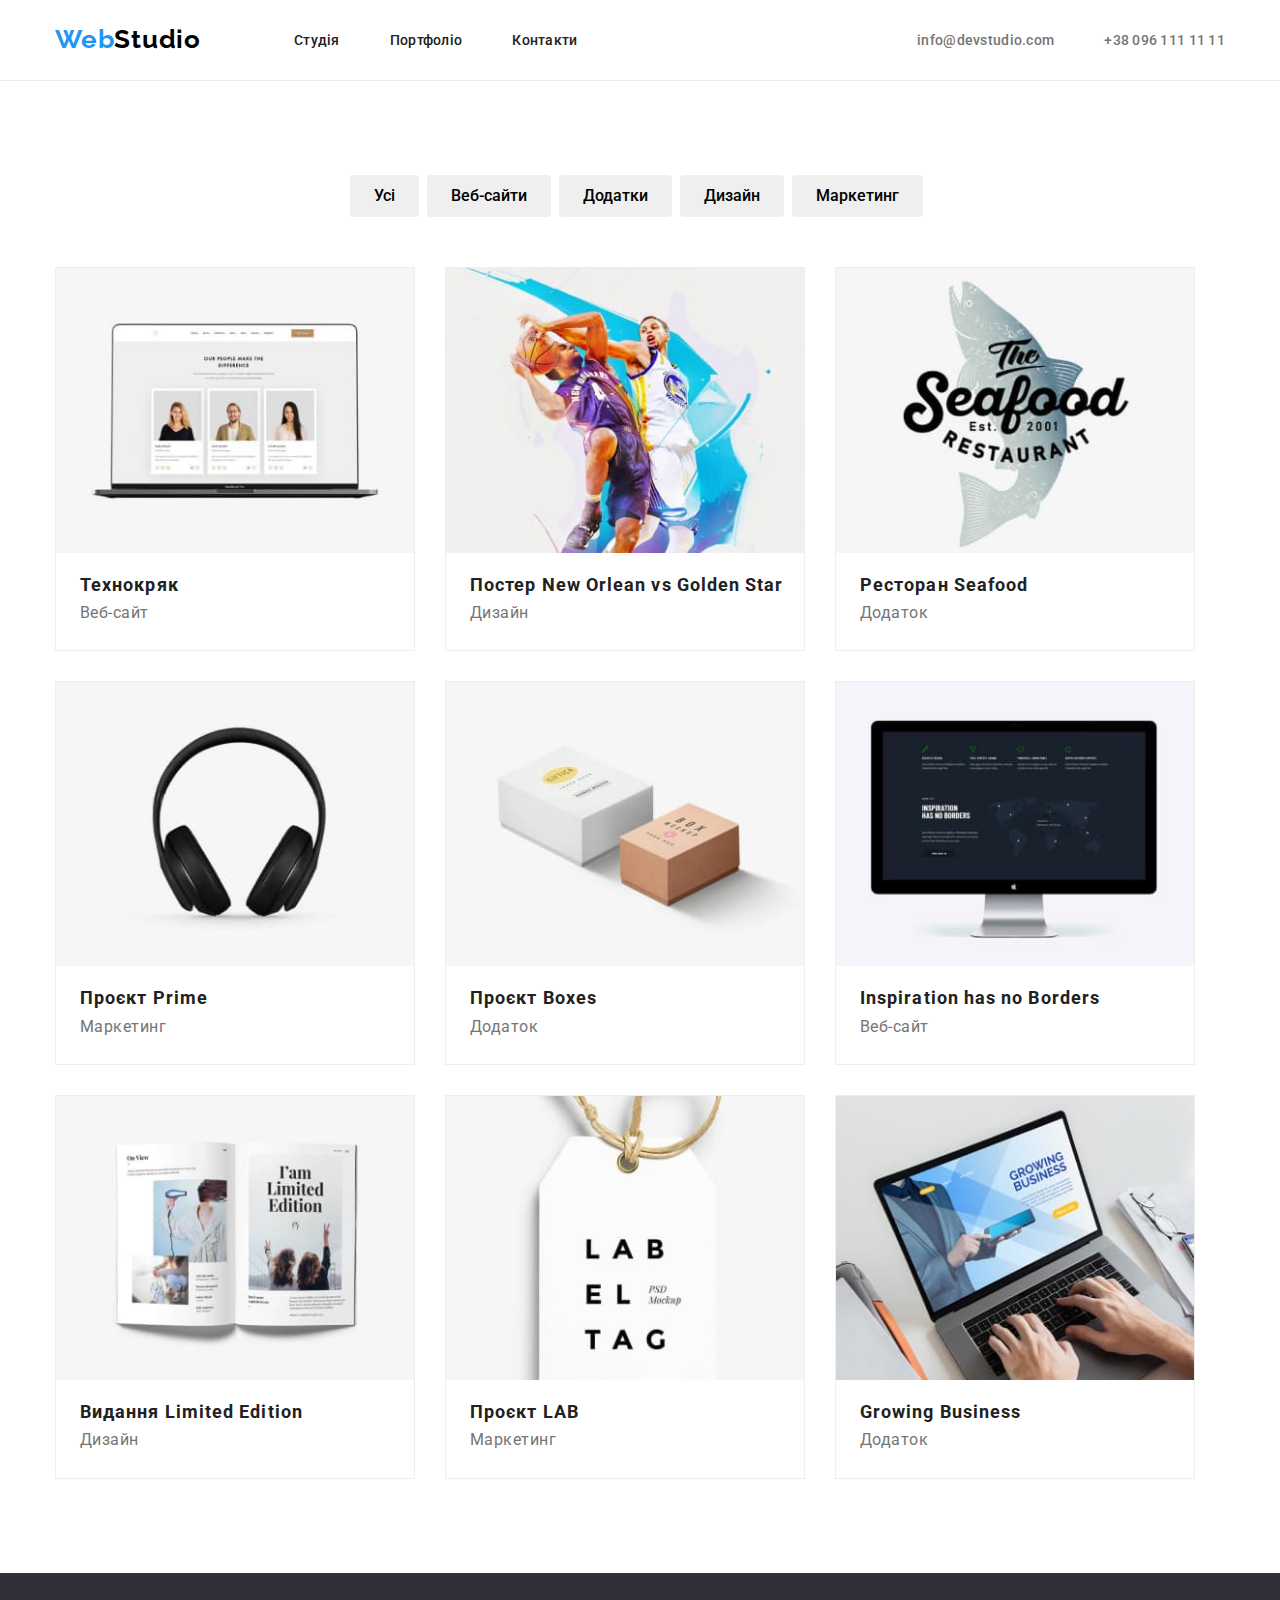
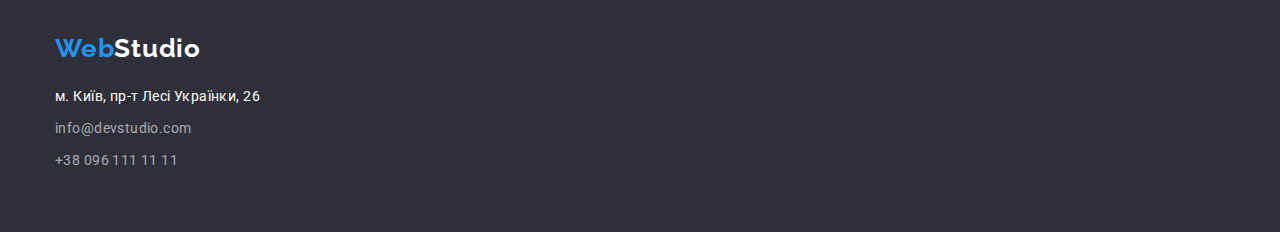
==== portfolio.html @ 76a3955d "start" ====
<!DOCTYPE html>
<html lang="uk">
  <head>
    <meta charset="UTF-8" />
    <meta http-equiv="X-UA-Compatible" content="IE=edge" />
    <meta name="viewport" content="width=device-width, initial-scale=1.0" />
    <title>Portfolio</title>
    <link
      rel="stylesheet"
      href="https://cdnjs.cloudflare.com/ajax/libs/modern-normalize/1.1.0/modern-normalize.css"
    />
    <link rel="preconnect" href="https://fonts.googleapis.com" />
    <link rel="preconnect" href="https://fonts.gstatic.com" crossorigin />
    <link
      href="https://fonts.googleapis.com/css2?family=Raleway:wght@700&family=Roboto:wght@400;500;700;900&display=swap"
      rel="stylesheet"
    />
    <link rel="stylesheet" href="./css/style.css" />
  </head>
  <body>
    <!-- HEADER -->
    <header>
      <div class="container">
        <a class="logo link" href="./index.html"
          >Web<span class="color-header">Studio</span></a
        >
        <nav class="header-nav">
          <ul class="list-item list">
            <li class="item">
              <a class="header-list-item link" href="./index.html">Студія</a>
            </li>
            <li class="item">
              <a class="header-list-item link accent" href="./portfolio.html"
                >Портфоліо</a
              >
            </li>
            <li class="item">
              <a class="header-list-item link" href="#">Контакти</a>
            </li>
          </ul>
        </nav>
        <ul class="list-contact list">
          <li class="item">
            <a class="header-mail link" href="mailto:info@devstudio.com"
              >info@devstudio.com</a
            >
          </li>
          <li class="item">
            <a class="header-tel link" href="tel:+380961111111"
              >+38 096 111 11 11</a
            >
          </li>
        </ul>
      </div>
    </header>
    <main>
      <!--BUTTON-->
      <section class="portfolio-button">
        <div class="container">
          <h1 class="visually-hidden">Portfolio</h1>
          <ul class="portfolio-list list">
            <li class="item">
              <button class="portfolio-btn button" type="button">Усі</button>
            </li>
            <li class="item">
              <button class="portfolio-btn button" type="button">
                Веб-сайти
              </button>
            </li>
            <li class="item">
              <button class="portfolio-btn button" type="button">
                Додатки
              </button>
            </li>
            <li class="item">
              <button class="portfolio-btn button" type="button">Дизайн</button>
            </li>
            <li class="item">
              <button class="portfolio-btn button" type="button">
                Маркетинг
              </button>
            </li>
          </ul>
          <ul class="portfolio-main-list list">
            <li class="main-items">
              <a class="portfolio-link link" href="/"
                ><img src="./images/tehno.jpg" alt="Технокряк" />
                <div class="portfolio-text">
                  <h2 class="portfolio-title">Технокряк</h2>
                  <p class="portfolio-after-title">Веб-сайт</p>
                </div>
              </a>
            </li>

            <li class="main-items">
              <a class="portfolio-link link" href="/">
                <img src="./images/goldenstar.jpg" alt="Постер Новий орлеан" />
                <div class="portfolio-text">
                  <h2 class="portfolio-title">
                    Постер New Orlean vs Golden Star
                  </h2>
                  <p class="portfolio-after-title">Дизайн</p>
                </div>
              </a>
            </li>

            <li class="main-items">
              <a class="portfolio-link link" href="/">
                <img src="./images/seafood.jpg" alt="Ресторан Морепродукти" />
                <div class="portfolio-text">
                  <h2 class="portfolio-title">Ресторан Seafood</h2>
                  <p class="portfolio-after-title">Додаток</p>
                </div>
              </a>
            </li>

            <li class="main-items">
              <a class="portfolio-link link" href="/">
                <img src="./images/prime.jpg" alt="Проєкт" />
                <div class="portfolio-text">
                  <h2 class="portfolio-title">Проєкт Prime</h2>
                  <p class="portfolio-after-title">Маркетинг</p>
                </div>
              </a>
            </li>

            <li class="main-items">
              <a class="portfolio-link link" href="/">
                <img src="./images/boxes.jpg" alt="Проєкт Коробки" />
                <div class="portfolio-text">
                  <h2 class="portfolio-title">Проєкт Boxes</h2>
                  <p class="portfolio-after-title">Додаток</p>
                </div>
              </a>
            </li>

            <li class="main-items">
              <a class="portfolio-link link" href="/">
                <img src="./images/inspsration.jpg" alt="Натхнення" />
                <div class="portfolio-text">
                  <h2 class="portfolio-title">Inspiration has no Borders</h2>
                  <p class="portfolio-after-title">Веб-сайт</p>
                </div>
              </a>
            </li>

            <li class="main-items">
              <a class="portfolio-link link" href="/">
                <img src="./images/edition.jpg" alt="Видання" />
                <div class="portfolio-text">
                  <h2 class="portfolio-title">Видання Limited Edition</h2>
                  <p class="portfolio-after-title">Дизайн</p>
                </div>
              </a>
            </li>

            <li class="main-items">
              <a class="portfolio-link link" href="/">
                <img src="./images/lab.jpg" alt="Проєкт ЛАБ" />
                <div class="portfolio-text">
                  <h2 class="portfolio-title">Проєкт LAB</h2>
                  <p class="portfolio-after-title">Маркетинг</p>
                </div>
              </a>
            </li>

            <li class="main-items">
              <a class="portfolio-link link" href="/">
                <img src="./images/business.jpg" alt="Ріст бізнесу" />
                <div class="portfolio-text">
                  <h2 class="portfolio-title">Growing Business</h2>
                  <p class="portfolio-after-title">Додаток</p>
                </div>
              </a>
            </li>
          </ul>
        </div>
      </section>
    </main>
    <!-- FOOTER -->
    <footer>
      <div class="container">
        <a class="logo link" href="/"
          >Web<span class="color-footer">Studio</span></a
        >
        <address class="address">
          <ul class="list">
            <li class="items">
              <a
                class="footer-address link footer-color"
                href="https://goo.gl/maps/bSSHPCnqy66o2TcW6"
                target="_blank"
                rel="noopenner nofollow noreferrer"
                >м. Київ, пр-т Лесі Українки, 26</a
              >
            </li>
            <li class="items">
              <a
                class="footer-mail link footer-color"
                href="mailto:info@devstudio.com"
                >info@devstudio.com</a
              >
            </li>
            <li class="items">
              <a class="footer-tel link footer-color" href="tel:+380961111111"
                >+38 096 111 11 11</a
              >
            </li>
          </ul>
        </address>
      </div>
    </footer>
  </body>
</html>
---- css/style.css ----
/*General styles*/
:root {
  --main-color: #212121;
  --second-color: #757575;
  --accent-color: #2196f3;
  --third-color: #ffffff;
  --contact-color: rgba(255, 255, 255, 0.6);
  --black-color: #000000;
  --accent-btn-color: #188ce8;
  --footer-color: #2f303a;
  --background-color: #f5f4fa;
}
body {
  font-family: "Roboto", "Raleway", "Tahoma", san-serif;
  background-color: var(--third-color);
  color: var(--main-color);
  font-size: 14px;
}
h1,
h2,
h3,
p,
ul {
  margin: 0;
  padding: 0;
}
.container {
  width: 1200px;
  margin-left: auto;
  margin-right: auto;
  padding-left: 15px;
  padding-right: 15px;
}
.link {
  text-decoration: none;
}
.list {
  list-style: none;
}
.logo {
  font-family: "Raleway", sans-serif;
  font-weight: 700;
  font-size: 26px;
  line-height: calc(31 / 26);
  letter-spacing: 0.03em;
  color: var(--accent-color);
}
.color-header {
  color: var(--black-color);
}
.color-footer {
  color: var(--third-color);
}
.button {
  display: inline-block;
  border-color: transparent;

  cursor: pointer;
  font-family: inherit;
}
.visually-hidden {
  position: absolute;
  width: 1px;
  height: 1px;
  margin: -1px;
  border: 0;
  padding: 0;
  white-space: nowrap;
  clip-path: inset(100%);
  clip: rect(0 0 0 0);
  overflow: hidden;
}
img {
  display: block;
  width: 100%;
  height: auto;
}
/*Header styles*/

header {
  border-bottom: 1px solid #ececec;
}

header .container {
  display: flex;
  align-items: center;
}
.list-item {
  display: flex;
  padding-top: 32px;
  padding-bottom: 32px;
}

.list-contact {
  display: flex;
  margin-left: auto;
}
.header-list-item {
  font-weight: 500;
  line-height: calc(16 / 14);
  letter-spacing: 0.02em;
  font-family: inherit;
  color: inherit;
}
.list-item .item:not(:last-child) {
  margin-right: 50px;
}

.header-list-item:hover,
.header-list-item:focus {
  color: var(--accent-color);
}
header .logo {
  margin-right: 93px;
  padding-top: 24px;
  padding-bottom: 25px;
}

.list-contact .item:not(:last-child) {
  margin-right: 50px;
}
.header-mail {
  font-weight: 500;
  line-height: calc(16 / 14);
  letter-spacing: 0.02em;
  color: var(--second-color);
}
.header-mail:hover,
.header-mail:focus {
  color: var(--accent-color);
}
.header-tel {
  font-weight: 500;
  line-height: calc(16 / 14);
  letter-spacing: 0.02em;
  color: var(--second-color);
}
.header-tel:hover,
.header-tel:focus {
  color: var(--accent-color);
}
.accent:visited {
  color: var(--accent-color);
}

/*Start styles*/
.start {
  padding-top: 200px;
  padding-bottom: 200px;
  text-align: center;
  background-color: var(--footer-color);
}
.start-title {
  max-width: 696px;
  margin: 0 auto 30px;

  font-weight: 900;
  font-size: 44px;
  line-height: calc(60 / 44);
  letter-spacing: 0.06em;
  text-transform: uppercase;
  color: var(--third-color);
}
.start-button {
  margin: 0 auto;
  padding: 10px 32px;

  font-weight: 700;
  font-size: 16px;
  line-height: calc(30 / 16);
  display: flex;
  align-items: center;
  text-align: center;
  letter-spacing: 0.06em;
  color: var(--third-color);
  background: var(--accent-color);
  border-radius: 4px;
}
.start-button:hover,
.start-button:focus {
  background-color: var(--accent-btn-color);
}

/*Feature styles*/
.features .container {
  display: flex;
}
.features {
  padding-top: 94px;
  padding-bottom: 94px;
}
.features .list {
  display: flex;
  flex-wrap: wrap;
  gap: 30px;
}
.list .text {
  flex-basis: calc((100% - 90px) / 4);
}

.feature-titles {
  margin-bottom: 10px;
  font-size: 14px;
  line-height: calc(16 / 14);
  letter-spacing: 0.03em;
  text-transform: uppercase;
}
.fearture-after-title {
  line-height: calc(24 / 14);
  letter-spacing: 0.03em;
  color: var(--second-color);
}

/*About styles*/
.about {
  padding-bottom: 94px;
}
.about-title {
  margin-bottom: 50px;
  font-size: 36px;
  line-height: calc(42 / 36);
  text-align: center;
  letter-spacing: 0.03em;
}
.about .list {
  display: flex;
  gap: 30px;
}

.about .list .about-img {
  flex-basis: calc((100%-60px) / 3);
}

/* Team styles*/
.team {
  padding-top: 94px;
  padding-bottom: 94px;
  background-color: var(--background-color);
}
.team .list {
  display: flex;
  gap: 30px;
}
.team-text {
  padding-top: 30px;
  padding-bottom: 30px;
}
.team-iteam {
  flex-basis: calc((100%-90px) / 4);
  background-color: var(--third-color);
}
.team-main-title {
  margin-bottom: 50px;
  font-size: 36px;
  line-height: calc(42 / 36);
  text-align: center;
  letter-spacing: 0.03em;
}
.team-title {
  margin-bottom: 10px;

  font-weight: 500;
  font-size: 16px;
  line-height: calc(19 / 16);
  text-align: center;
  letter-spacing: 0.03em;
}
.after-title {
  font-size: 16px;
  line-height: calc(19 / 16);
  text-align: center;
  letter-spacing: 0.03em;
  color: var(--second-color);
}

/*Footer styles*/
footer {
  background-color: var(--footer-color);
  padding-top: 60px;
  padding-bottom: 60px;
}
footer .logo {
  display: inline-block;
  margin-bottom: 20px;
}
footer .list .items:not(:last-child) {
  margin-bottom: 8px;
}
.footer-address {
  display: inline-block;
  line-height: calc(24 / 14);
  letter-spacing: 0.03em;
  color: var(--third-color);
}
.footer-mail {
  line-height: calc(24 / 14);
  letter-spacing: 0.03em;
  color: var(--contact-color);
}
.footer-tel {
  display: inline-block;
  line-height: calc(24 / 14);
  letter-spacing: 0.03em;
  color: var(--contact-color);
}
.address {
  font-style: normal;
}
.footer-color:hover,
.footer-color:focus {
  color: var(--accent-color);
}

/*PORTFOLIO*/
.portfolio-button {
  padding-top: 94px;
  padding-bottom: 94px;
}
.portfolio-link {
  color: inherit;
  font-family: inherit;
}

.portfolio-list {
  display: flex;
  justify-content: center;
  margin: 0 auto 50px;
}
.portfolio-list .item {
  margin-right: 8px;
}
.portfolio-main-list {
  display: flex;
  flex-wrap: wrap;
  gap: 30px;
  box-sizing: content-box;
}
.main-items {
  background-color: #fff;
  border: 1px solid #eeeeee;
  flex-basis: calc(100% / 3 - 30px);
}
.portfolio-title {
  font-size: 18px;
  line-height: calc(18 / 14);
  letter-spacing: 0.06em;
}

.portfolio-after-title {
  font-size: 16px;
  line-height: calc(30 / 14);
  letter-spacing: 0.03em;
  color: var(--second-color);
}
.portfolio-text {
  padding: 20px 0 20px 24px;
}
.portfolio-btn {
  padding: 6px 22px;
  align-items: center;
  text-align: center;

  font-weight: 500;
  font-size: 16px;
  line-height: calc(26 / 16);
  border-radius: 4px;
}

.portfolio-btn:hover,
.portfolio-btn:focus {
  color: var(--third-color);
  background: var(--accent-color);
}
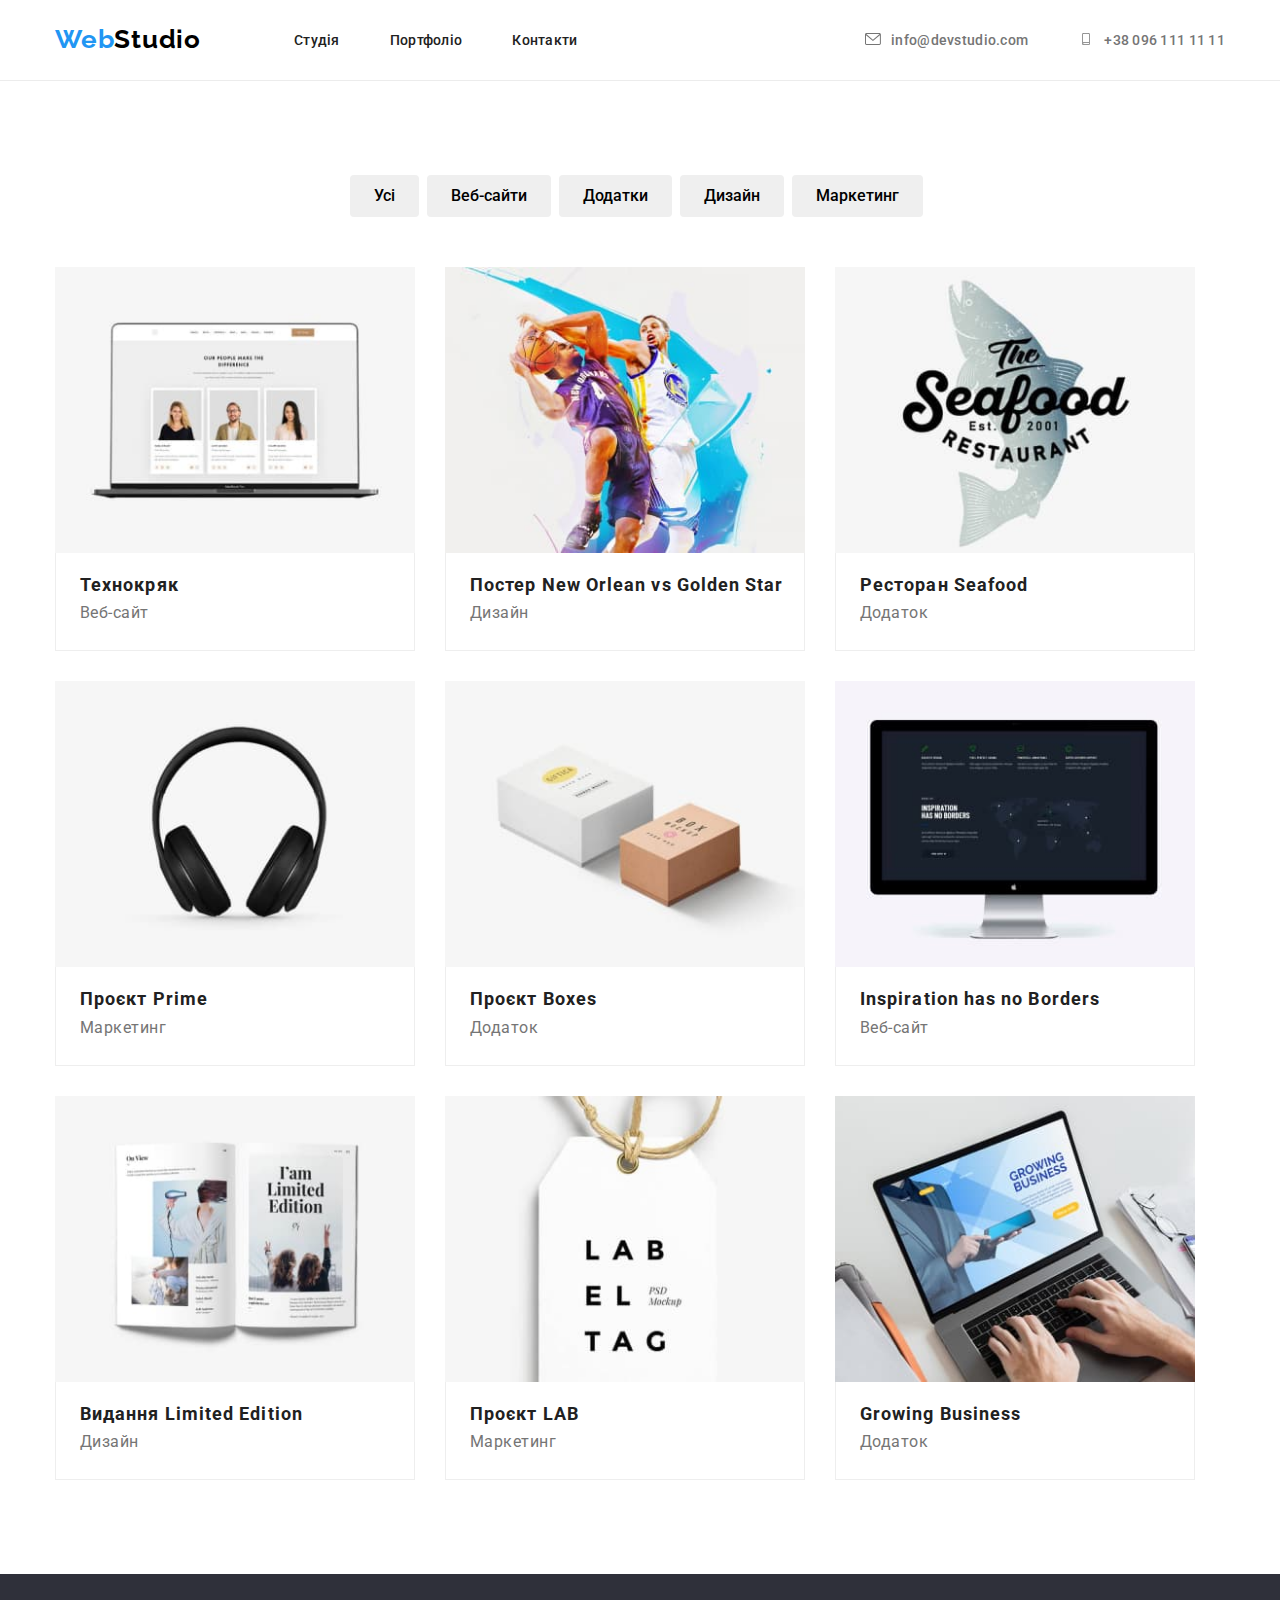
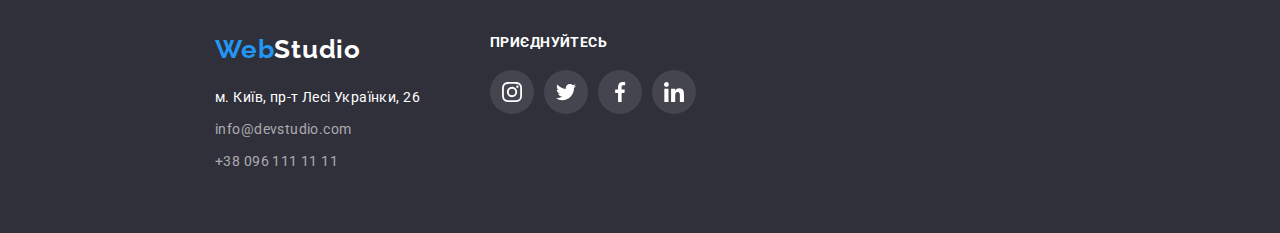
==== commit 16280f97: "2022-11-05-for-check" ====
--- a/portfolio.html
+++ b/portfolio.html
@@ -39,15 +39,15 @@
             </li>
           </ul>
         </nav>
-        <ul class="list-contact list">
+         <ul class="list-contact list">
           <li class="item">
-            <a class="header-mail link" href="mailto:info@devstudio.com"
-              >info@devstudio.com</a
+                <a class="header-mail link" href="mailto:info@devstudio.com"
+              ><svg width="16", height="12"><use href="../images/icons.svg#icon-envelope"></use></svg>info@devstudio.com</a
             >
           </li>
           <li class="item">
             <a class="header-tel link" href="tel:+380961111111"
-              >+38 096 111 11 11</a
+              ><svg width="16", height="12"><use href="../images/icons.svg#icon-smartphone"></use></svg>+38 096 111 11 11</a
             >
           </li>
         </ul>
@@ -178,8 +178,9 @@
       </section>
     </main>
     <!-- FOOTER -->
-    <footer>
+     <footer>
       <div class="container">
+<div class="footer-container">
         <a class="logo link" href="/"
           >Web<span class="color-footer">Studio</span></a
         >
@@ -208,7 +209,35 @@
             </li>
           </ul>
         </address>
+        </div>
+        <div class="footer-socials">
+                <h2 class="footer-title">приєднуйтесь</h3>
+                 <ul class="footer-icons list">
+                <li class="footer-item"><a class="footer-link link" href="#">
+                  <svg class="icons-svg" width="20", height="20">
+<use href="/images/icons.svg#icon-instagram"></use>
+                  </svg>
+                </a></li>
+                <li class="footer-item"><a class="footer-link link" href="#">
+                  <svg class="icons-svg" width="20", height="20">
+<use href="/images/icons.svg#icon-twitter"></use>
+                  </svg>
+                </a></li>
+                <li class="footer-item"><a class="footer-link link" href="#">
+                  <svg class="icons-svg" width="20", height="20">
+<use href="/images/icons.svg#icon-facebook"></use>
+                  </svg>
+                </a></li>
+                <li class="footer-item"><a class="footer-link link" href="#">
+                  <svg class="icons-svg" width="20", height="20">
+<use href="/images/icons.svg#icon-linkedin"></use>
+                  </svg>
+                </a></li>
+              </ul>
+              </div>
       </div>
+      
+      
     </footer>
   </body>
 </html>
--- a/css/style.css
+++ b/css/style.css
@@ -9,6 +9,7 @@
   --accent-btn-color: #188ce8;
   --footer-color: #2f303a;
   --background-color: #f5f4fa;
+  --icon-color: #afb1b8;
 }
 body {
   font-family: "Roboto", "Raleway", "Tahoma", san-serif;
@@ -75,6 +76,9 @@
   width: 100%;
   height: auto;
 }
+svg {
+  fill: var(--icon-color);
+}
 /*Header styles*/
 
 header {
@@ -87,15 +91,15 @@
 }
 .list-item {
   display: flex;
+}
+
+.list-contact {
+  display: flex;
+  margin-left: auto;
+}
+.header-list-item {
   padding-top: 32px;
   padding-bottom: 32px;
-}
-
-.list-contact {
-  display: flex;
-  margin-left: auto;
-}
-.header-list-item {
   font-weight: 500;
   line-height: calc(16 / 14);
   letter-spacing: 0.02em;
@@ -110,6 +114,7 @@
 .header-list-item:focus {
   color: var(--accent-color);
 }
+
 header .logo {
   margin-right: 93px;
   padding-top: 24px;
@@ -118,6 +123,11 @@
 
 .list-contact .item:not(:last-child) {
   margin-right: 50px;
+}
+
+.list-contact svg {
+  margin-right: 10px;
+  fill: var(--second-color);
 }
 .header-mail {
   font-weight: 500;
@@ -129,6 +139,12 @@
 .header-mail:focus {
   color: var(--accent-color);
 }
+
+.header-mail:hover svg,
+.header-mail:focus svg {
+  fill: var(--accent-color);
+}
+
 .header-tel {
   font-weight: 500;
   line-height: calc(16 / 14);
@@ -139,6 +155,11 @@
 .header-tel:focus {
   color: var(--accent-color);
 }
+.header-tel:hover svg,
+.header-tel:focus svg {
+  fill: var(--accent-color);
+}
+
 .accent:visited {
   color: var(--accent-color);
 }
@@ -148,7 +169,17 @@
   padding-top: 200px;
   padding-bottom: 200px;
   text-align: center;
-  background-color: var(--footer-color);
+  background-color: #c4c4c4;
+  background-image: linear-gradient(
+      rgba(47, 48, 58, 0.4),
+      rgba(47, 48, 58, 0.4)
+    ),
+    url(../images/bg-image.jpg);
+  background-repeat: no-repeat;
+  background-size: cover;
+  margin-left: auto;
+  margin-right: auto;
+  width: 1600px;
 }
 .start-title {
   max-width: 696px;
@@ -197,6 +228,14 @@
 .list .text {
   flex-basis: calc((100% - 90px) / 4);
 }
+.icons-container {
+  padding: 25px 100px;
+  margin-bottom: 30px;
+  width: 270px;
+  height: 120px;
+  background: #f5f4fa;
+  border-radius: 4px;
+}
 
 .feature-titles {
   margin-bottom: 10px;
@@ -237,9 +276,10 @@
   padding-bottom: 94px;
   background-color: var(--background-color);
 }
-.team .list {
+.team-list {
   display: flex;
   gap: 30px;
+  padding: 0 32px;
 }
 .team-text {
   padding-top: 30px;
@@ -248,6 +288,7 @@
 .team-iteam {
   flex-basis: calc((100%-90px) / 4);
   background-color: var(--third-color);
+  filter: drop-shadow(0px 4px 4px rgba(0, 0, 0, 0.25));
 }
 .team-main-title {
   margin-bottom: 50px;
@@ -266,18 +307,102 @@
   letter-spacing: 0.03em;
 }
 .after-title {
+  margin-bottom: 16px;
   font-size: 16px;
   line-height: calc(19 / 16);
   text-align: center;
   letter-spacing: 0.03em;
   color: var(--second-color);
 }
+.social-icons {
+  display: flex;
+  justify-content: center;
+}
+
+.social-item {
+  width: 44px;
+  height: 44px;
+  background-color: var(--third-color);
+  border-radius: 50%;
+}
+.social-item:not(:last-child) {
+  margin-right: 10px;
+}
+.social-link {
+  display: flex;
+  justify-content: center;
+  align-items: center;
+  width: 100%;
+  height: 100%;
+  border-radius: 50%;
+}
+
+.social-link:hover,
+.social-link:focus {
+  background-color: var(--accent-color);
+}
+.social-link:hover svg,
+.social-link:focus svg {
+  fill: var(--third-color);
+}
+
+/*Clients styles*/
+.clients {
+  padding-top: 94px;
+  padding-bottom: 94px;
+}
+.clients-title {
+  font-size: 36px;
+  line-height: calc(42 / 36);
+  text-align: center;
+  letter-spacing: 0.03em;
+  color: var(--main-color);
+  margin-bottom: 50px;
+}
+.clients .list {
+  display: flex;
+  justify-content: center;
+}
+.clients-items {
+  width: 170px;
+  height: 92px;
+  border: 1px solid #afb1b8;
+  border-radius: 4px;
+}
+.link-nav {
+  display: flex;
+  justify-content: center;
+  align-items: center;
+  width: 100%;
+  height: 100%;
+}
+.link-nav:hover,
+.link-nav:focus {
+  border: 1px solid var(--accent-color);
+}
+.link-nav:hover svg,
+.link-nav:focus svg {
+  fill: var(--accent-color);
+}
+.clients-items:not(:last-child) {
+  margin-right: 30px;
+}
 
 /*Footer styles*/
 footer {
+  display: flex;
   background-color: var(--footer-color);
   padding-top: 60px;
   padding-bottom: 60px;
+  width: 1600px;
+  margin-left: auto;
+  margin-right: auto;
+}
+footer .container {
+  display: flex;
+}
+.footer-container {
+  margin-right: 70px;
 }
 footer .logo {
   display: inline-block;
@@ -309,6 +434,44 @@
 .footer-color:hover,
 .footer-color:focus {
   color: var(--accent-color);
+}
+.footer-title {
+  margin-bottom: 20px;
+  font-weight: 700;
+  font-size: 14px;
+  line-height: calc(16 / 14);
+  letter-spacing: 0.03em;
+  text-transform: uppercase;
+  color: var(--third-color);
+}
+.footer-icons {
+  display: flex;
+  justify-content: center;
+}
+
+.footer-item {
+  width: 44px;
+  height: 44px;
+  background-color: rgba(255, 255, 255, 0.1);
+  border-radius: 50%;
+}
+.footer-item:not(:last-child) {
+  margin-right: 10px;
+}
+.footer-link {
+  display: flex;
+  justify-content: center;
+  align-items: center;
+  width: 100%;
+  height: 100%;
+  border-radius: 50%;
+}
+footer .icons-svg {
+  fill: var(--third-color);
+}
+.footer-link:hover,
+.footer-link:focus {
+  background-color: var(--accent-color);
 }
 
 /*PORTFOLIO*/
@@ -329,6 +492,24 @@
 .portfolio-list .item {
   margin-right: 8px;
 }
+.portfolio-btn {
+  padding: 6px 22px;
+  align-items: center;
+  text-align: center;
+
+  font-weight: 500;
+  font-size: 16px;
+  line-height: calc(26 / 16);
+  border-radius: 4px;
+}
+
+.portfolio-btn:hover,
+.portfolio-btn:focus {
+  color: var(--third-color);
+  background: var(--accent-color);
+  box-shadow: 0px 3px 1px rgba(0, 0, 0, 0.1), 0px 1px 2px rgba(0, 0, 0, 0.08),
+    0px 2px 2px rgba(0, 0, 0, 0.12);
+}
 .portfolio-main-list {
   display: flex;
   flex-wrap: wrap;
@@ -336,8 +517,7 @@
   box-sizing: content-box;
 }
 .main-items {
-  background-color: #fff;
-  border: 1px solid #eeeeee;
+  background-color: var(--third-color);
   flex-basis: calc(100% / 3 - 30px);
 }
 .portfolio-title {
@@ -354,20 +534,12 @@
 }
 .portfolio-text {
   padding: 20px 0 20px 24px;
-}
-.portfolio-btn {
-  padding: 6px 22px;
-  align-items: center;
-  text-align: center;
-
-  font-weight: 500;
-  font-size: 16px;
-  line-height: calc(26 / 16);
-  border-radius: 4px;
-}
-
-.portfolio-btn:hover,
-.portfolio-btn:focus {
-  color: var(--third-color);
-  background: var(--accent-color);
-}
+  border-right: 1px solid #eeeeee;
+  border-left: 1px solid#eeeeee;
+  border-bottom: 1px solid #eeeeee;
+}
+.main-items:hover,
+.main-items:focus {
+  box-shadow: 0px 1px 1px rgba(0, 0, 0, 0.12), 0px 4px 4px rgba(0, 0, 0, 0.06),
+    1px 4px 6px rgba(0, 0, 0, 0.16);
+}
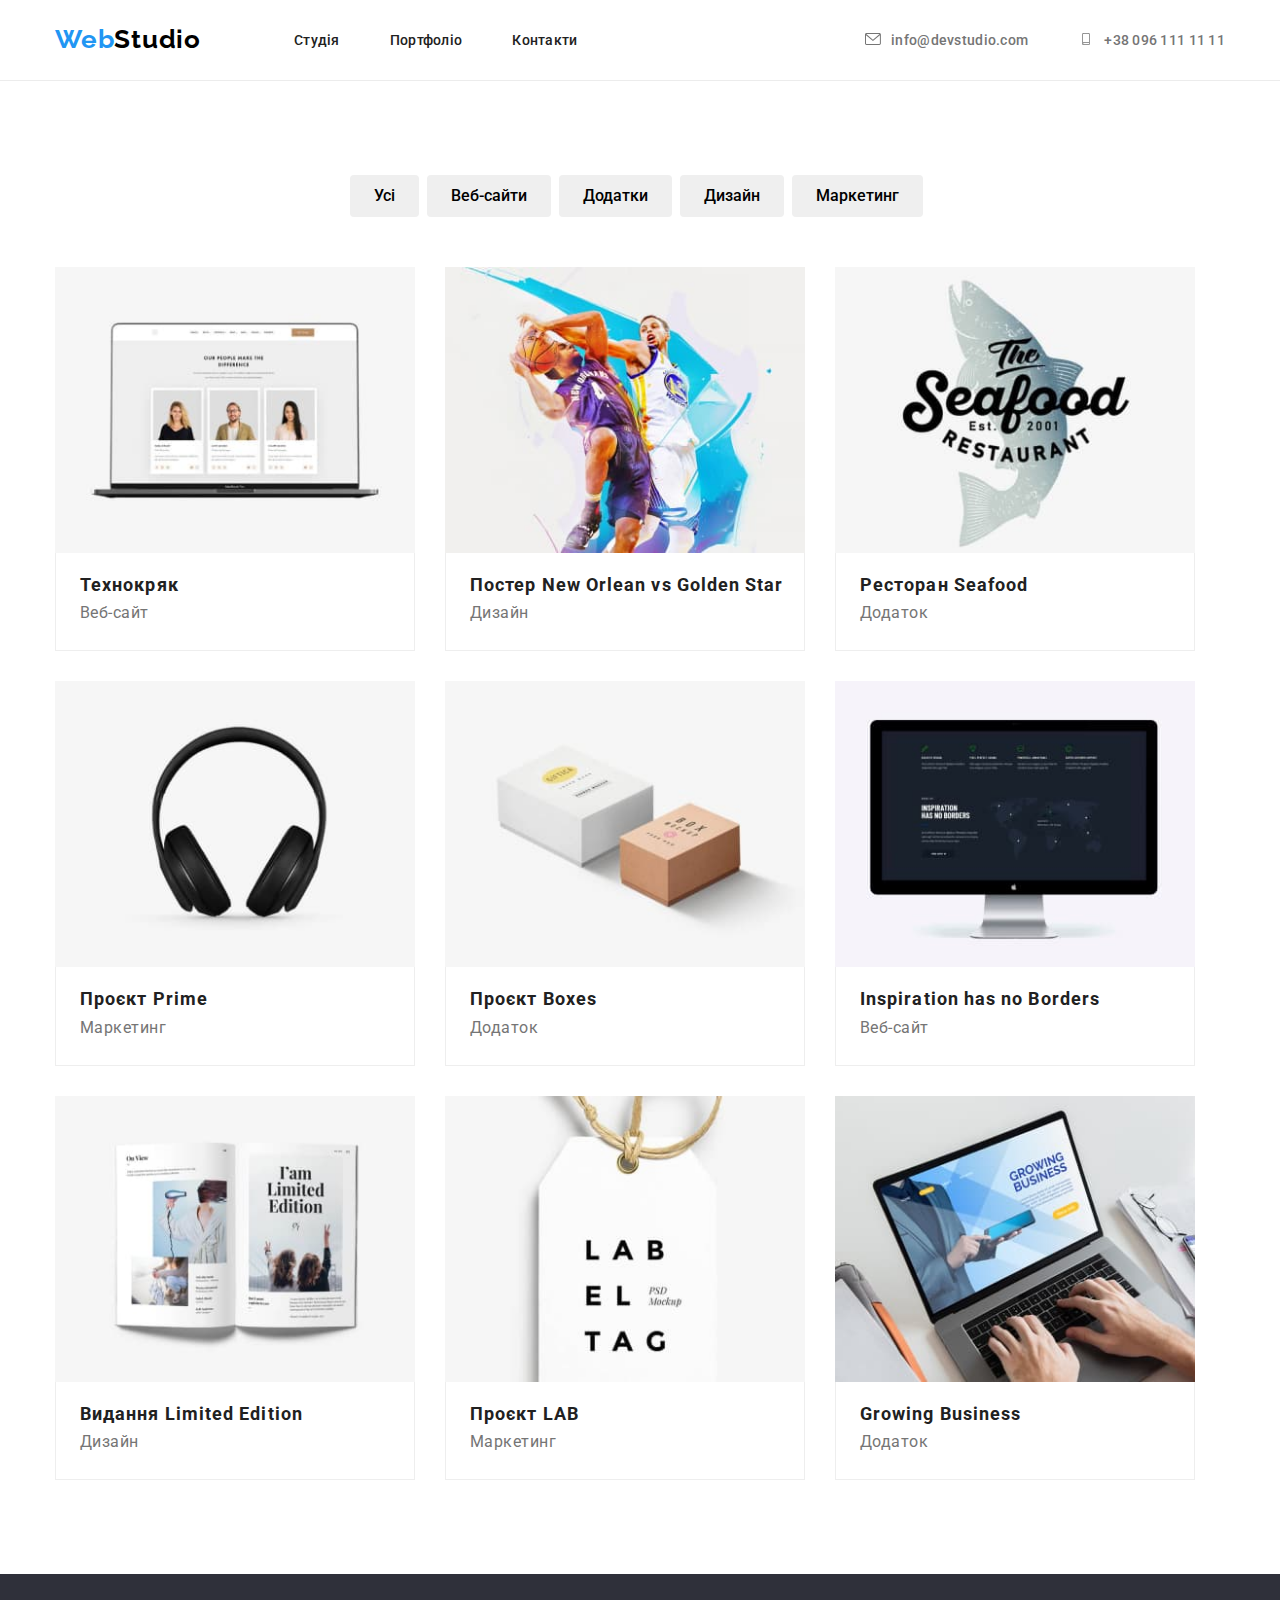
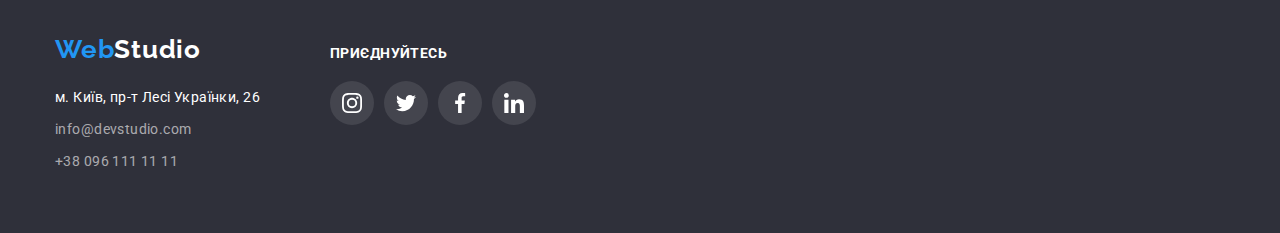
==== commit 66c11712: "2022-11-05-for-check" ====
--- a/portfolio.html
+++ b/portfolio.html
@@ -42,12 +42,12 @@
          <ul class="list-contact list">
           <li class="item">
                 <a class="header-mail link" href="mailto:info@devstudio.com"
-              ><svg width="16", height="12"><use href="../images/icons.svg#icon-envelope"></use></svg>info@devstudio.com</a
+              ><svg width="16" height="12"><use href="./images/icons.svg#icon-envelope"></use></svg>info@devstudio.com</a
             >
           </li>
           <li class="item">
             <a class="header-tel link" href="tel:+380961111111"
-              ><svg width="16", height="12"><use href="../images/icons.svg#icon-smartphone"></use></svg>+38 096 111 11 11</a
+              ><svg width="16" height="12"><use href="./images/icons.svg#icon-smartphone"></use></svg>+38 096 111 11 11</a
             >
           </li>
         </ul>
@@ -214,23 +214,23 @@
                 <h2 class="footer-title">приєднуйтесь</h3>
                  <ul class="footer-icons list">
                 <li class="footer-item"><a class="footer-link link" href="#">
-                  <svg class="icons-svg" width="20", height="20">
-<use href="/images/icons.svg#icon-instagram"></use>
-                  </svg>
-                </a></li>
-                <li class="footer-item"><a class="footer-link link" href="#">
-                  <svg class="icons-svg" width="20", height="20">
-<use href="/images/icons.svg#icon-twitter"></use>
-                  </svg>
-                </a></li>
-                <li class="footer-item"><a class="footer-link link" href="#">
-                  <svg class="icons-svg" width="20", height="20">
-<use href="/images/icons.svg#icon-facebook"></use>
-                  </svg>
-                </a></li>
-                <li class="footer-item"><a class="footer-link link" href="#">
-                  <svg class="icons-svg" width="20", height="20">
-<use href="/images/icons.svg#icon-linkedin"></use>
+                  <svg class="icons-svg" width="20" height="20">
+<use href="./images/icons.svg#icon-instagram"></use>
+                  </svg>
+                </a></li>
+                <li class="footer-item"><a class="footer-link link" href="#">
+                  <svg class="icons-svg" width="20" height="20">
+<use href="./images/icons.svg#icon-twitter"></use>
+                  </svg>
+                </a></li>
+                <li class="footer-item"><a class="footer-link link" href="#">
+                  <svg class="icons-svg" width="20" height="20">
+<use href="./images/icons.svg#icon-facebook"></use>
+                  </svg>
+                </a></li>
+                <li class="footer-item"><a class="footer-link link" href="#">
+                  <svg class="icons-svg" width="20" height="20">
+<use href="./images/icons.svg#icon-linkedin"></use>
                   </svg>
                 </a></li>
               </ul>
--- a/css/style.css
+++ b/css/style.css
@@ -10,6 +10,7 @@
   --footer-color: #2f303a;
   --background-color: #f5f4fa;
   --icon-color: #afb1b8;
+  --border-color: #eeeeee;
 }
 body {
   font-family: "Roboto", "Raleway", "Tahoma", san-serif;
@@ -179,7 +180,8 @@
   background-size: cover;
   margin-left: auto;
   margin-right: auto;
-  width: 1600px;
+  max-width: 1600px;
+  height: 600px;
 }
 .start-title {
   max-width: 696px;
@@ -390,16 +392,16 @@
 
 /*Footer styles*/
 footer {
-  display: flex;
-  background-color: var(--footer-color);
+  margin-left: auto;
+  margin-right: auto;
+  display: flex;
   padding-top: 60px;
   padding-bottom: 60px;
-  width: 1600px;
-  margin-left: auto;
-  margin-right: auto;
+  background-color: var(--footer-color);
 }
 footer .container {
   display: flex;
+  align-items: baseline;
 }
 .footer-container {
   margin-right: 70px;
@@ -534,9 +536,9 @@
 }
 .portfolio-text {
   padding: 20px 0 20px 24px;
-  border-right: 1px solid #eeeeee;
-  border-left: 1px solid#eeeeee;
-  border-bottom: 1px solid #eeeeee;
+  border-right: 1px solid var(--border-color);
+  border-left: 1px solid var(--border-color);
+  border-bottom: 1px solid var(--border-color);
 }
 .main-items:hover,
 .main-items:focus {
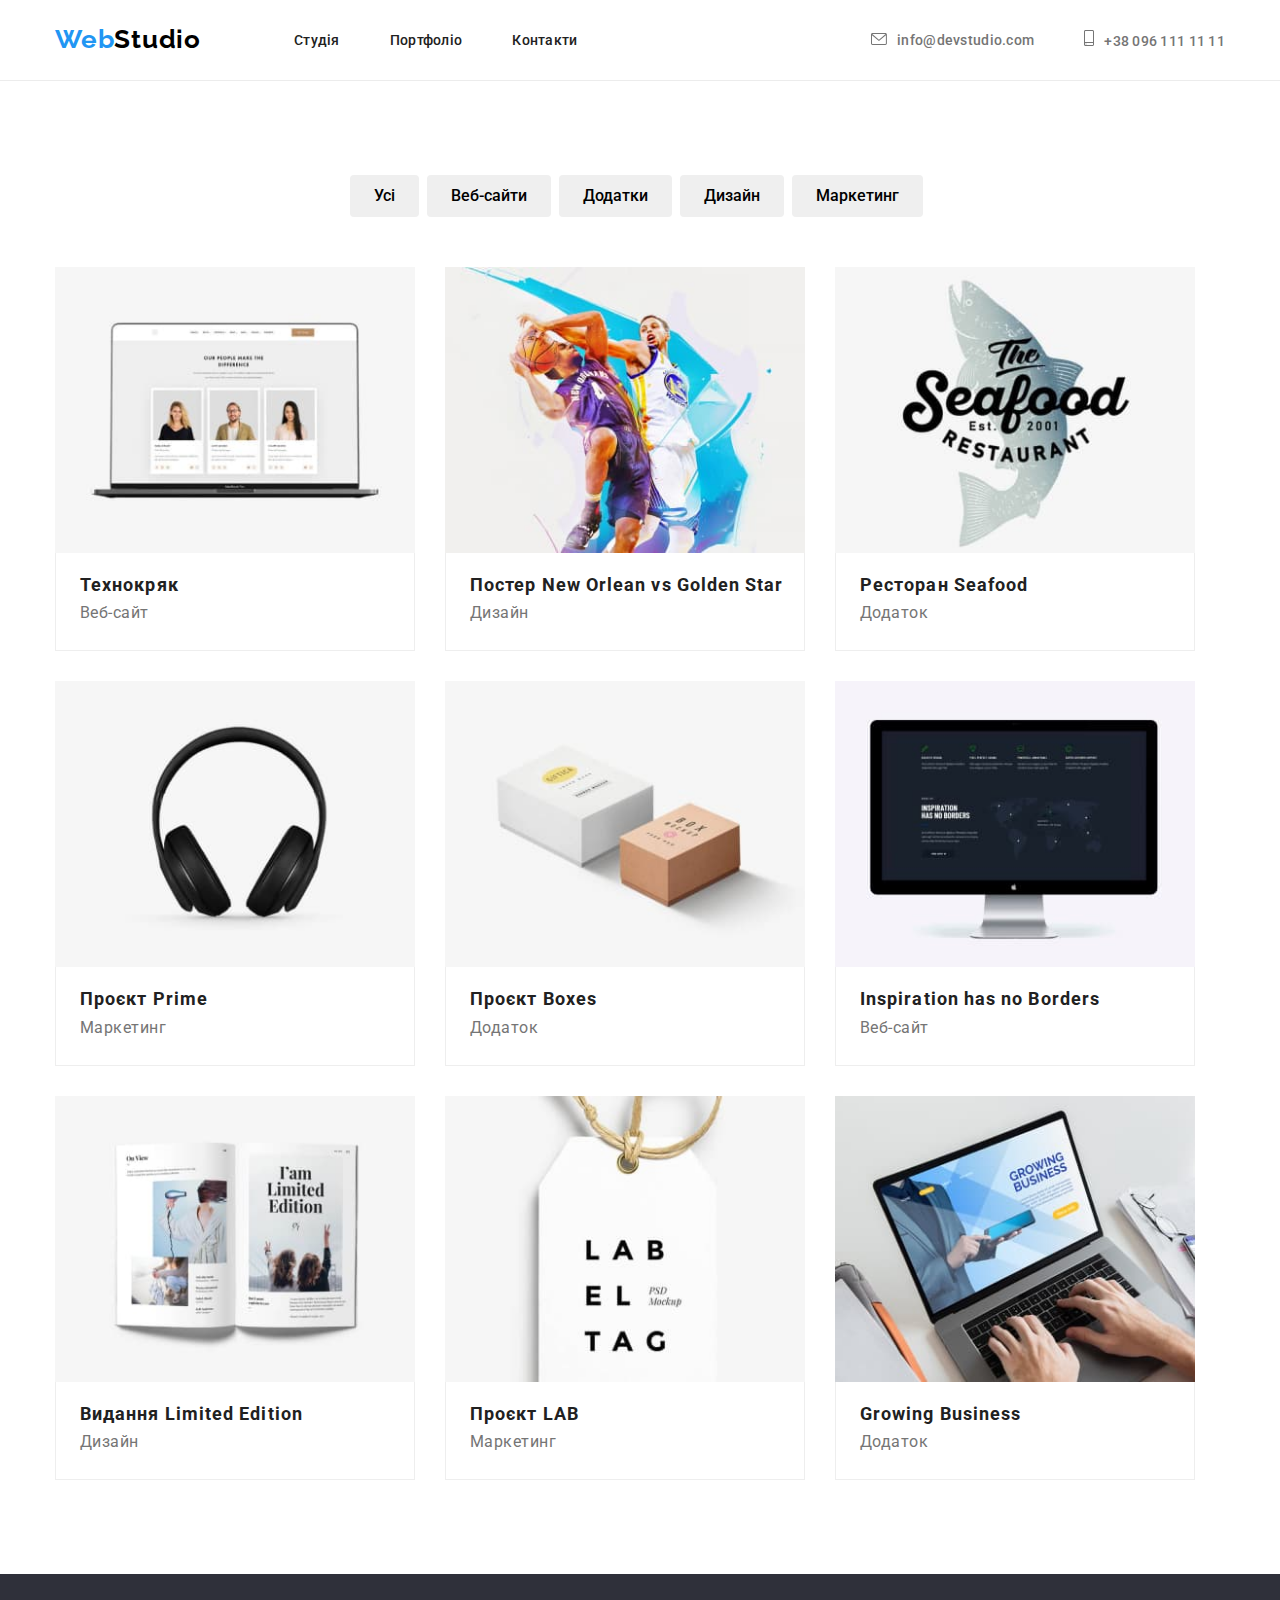
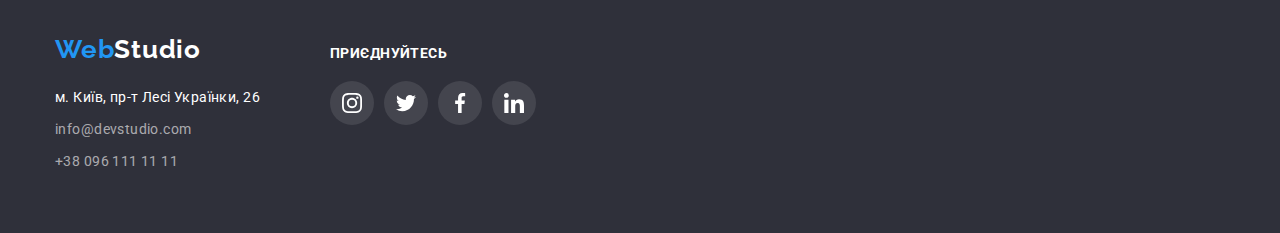
==== commit c4e5f65e: "2022-11-06-finish" ====
--- a/portfolio.html
+++ b/portfolio.html
@@ -47,7 +47,7 @@
           </li>
           <li class="item">
             <a class="header-tel link" href="tel:+380961111111"
-              ><svg width="16" height="12"><use href="./images/icons.svg#icon-smartphone"></use></svg>+38 096 111 11 11</a
+              ><svg width="10" height="16"><use href="./images/icons.svg#icon-smartphone"></use></svg>+38 096 111 11 11</a
             >
           </li>
         </ul>
--- a/css/style.css
+++ b/css/style.css
@@ -97,6 +97,7 @@
 .list-contact {
   display: flex;
   margin-left: auto;
+  align-items: center;
 }
 .header-list-item {
   padding-top: 32px;
@@ -128,7 +129,7 @@
 
 .list-contact svg {
   margin-right: 10px;
-  fill: var(--second-color);
+  fill: currentColor;
 }
 .header-mail {
   font-weight: 500;
@@ -141,10 +142,10 @@
   color: var(--accent-color);
 }
 
-.header-mail:hover svg,
+/* .header-mail:hover svg,
 .header-mail:focus svg {
   fill: var(--accent-color);
-}
+} */
 
 .header-tel {
   font-weight: 500;
@@ -156,10 +157,10 @@
 .header-tel:focus {
   color: var(--accent-color);
 }
-.header-tel:hover svg,
+/* .header-tel:hover svg,
 .header-tel:focus svg {
   fill: var(--accent-color);
-}
+} */
 
 .accent:visited {
   color: var(--accent-color);
@@ -231,7 +232,9 @@
   flex-basis: calc((100% - 90px) / 4);
 }
 .icons-container {
-  padding: 25px 100px;
+  display: flex;
+  justify-content: center;
+  align-items: center;
   margin-bottom: 30px;
   width: 270px;
   height: 120px;
@@ -368,13 +371,13 @@
 .clients-items {
   width: 170px;
   height: 92px;
-  border: 1px solid #afb1b8;
   border-radius: 4px;
 }
 .link-nav {
   display: flex;
   justify-content: center;
   align-items: center;
+  border: 1px solid var(--icon-color);
   width: 100%;
   height: 100%;
 }
@@ -482,8 +485,14 @@
   padding-bottom: 94px;
 }
 .portfolio-link {
+  display: block;
   color: inherit;
   font-family: inherit;
+}
+.portfolio-link:hover,
+.portfolio-link:focus {
+  box-shadow: 0px 1px 1px rgba(0, 0, 0, 0.12), 0px 4px 4px rgba(0, 0, 0, 0.06),
+    1px 4px 6px rgba(0, 0, 0, 0.16);
 }
 
 .portfolio-list {
@@ -540,8 +549,3 @@
   border-left: 1px solid var(--border-color);
   border-bottom: 1px solid var(--border-color);
 }
-.main-items:hover,
-.main-items:focus {
-  box-shadow: 0px 1px 1px rgba(0, 0, 0, 0.12), 0px 4px 4px rgba(0, 0, 0, 0.06),
-    1px 4px 6px rgba(0, 0, 0, 0.16);
-}
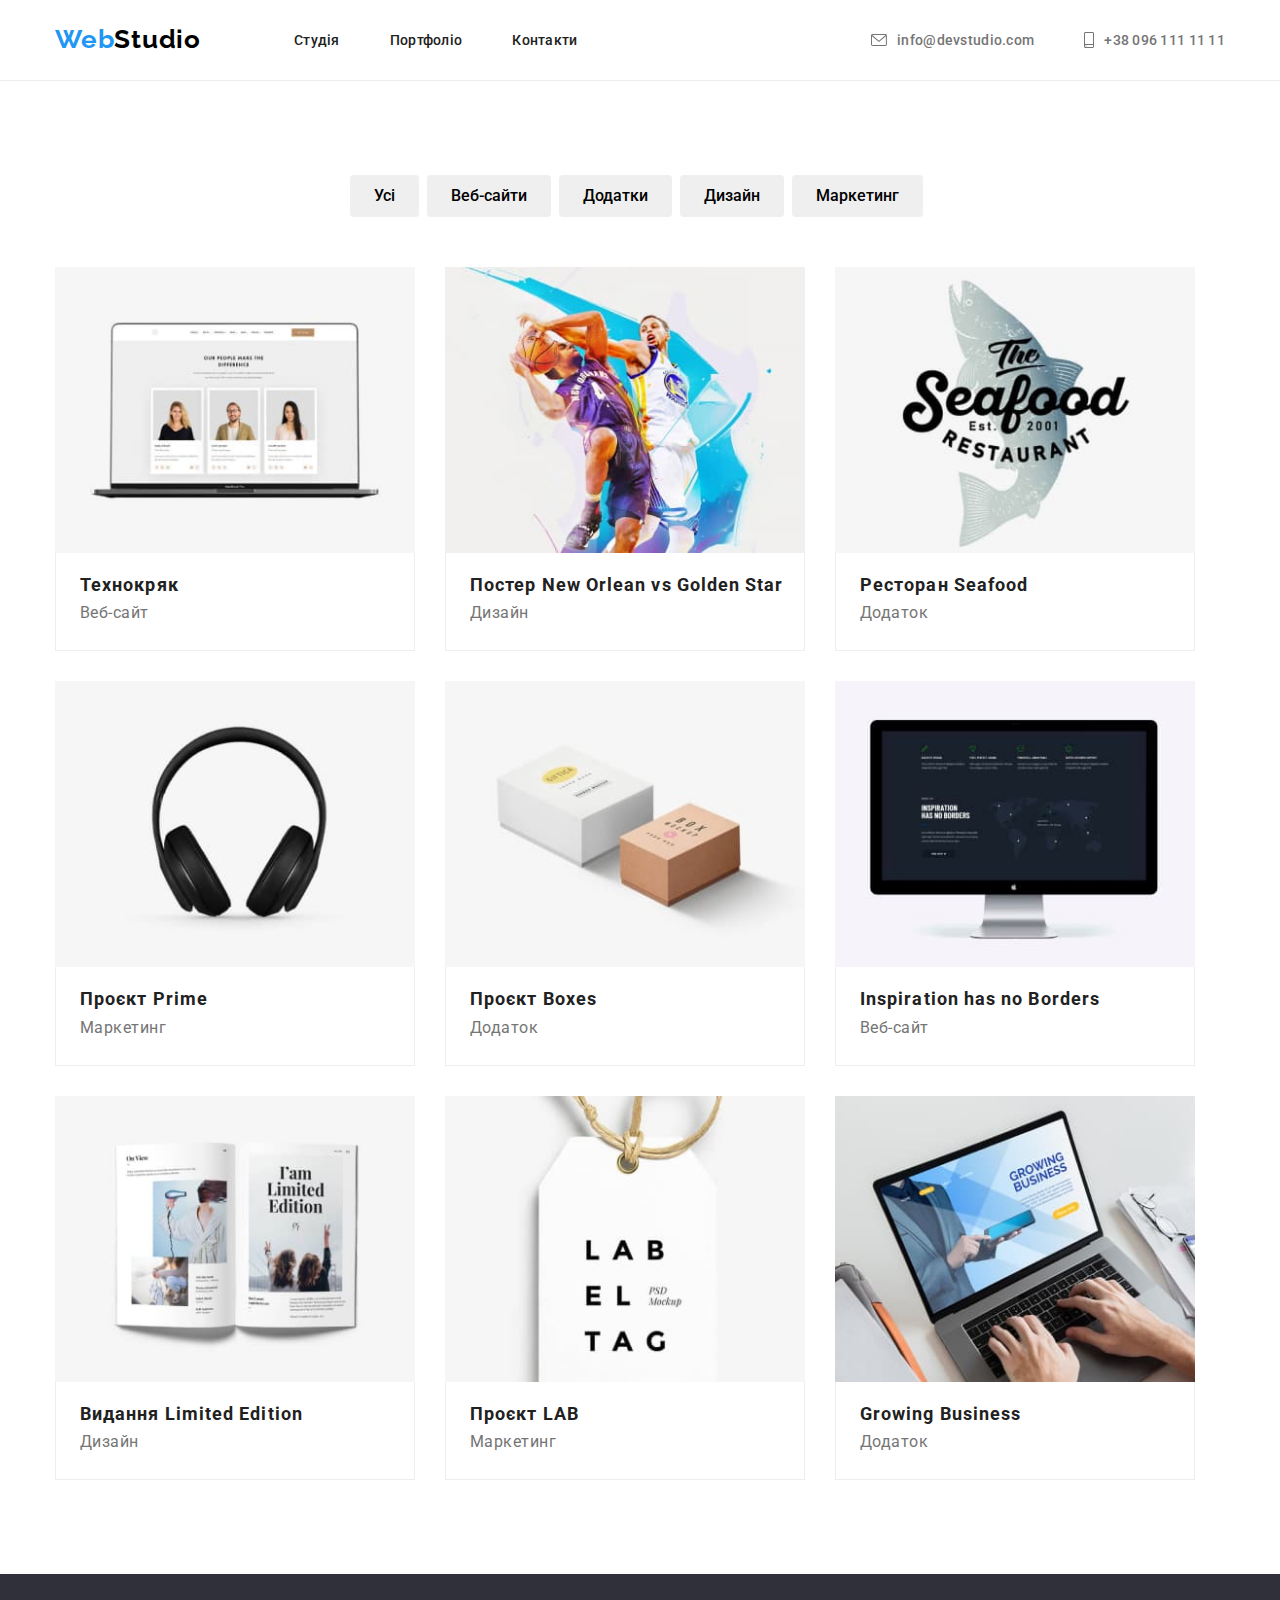
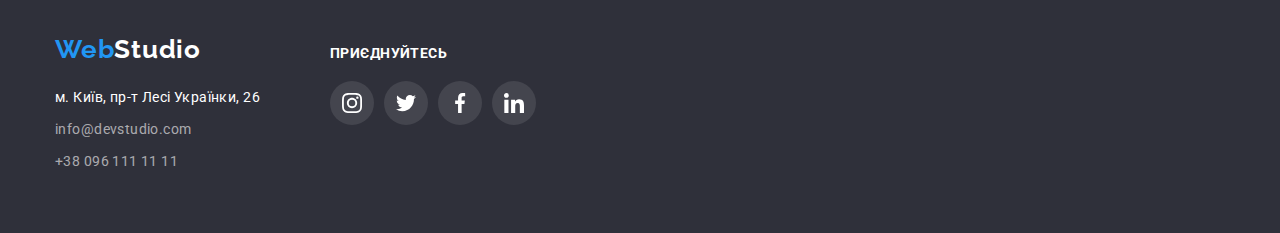
==== commit 9f159c86: "2022-11-06-finish" ====
--- a/portfolio.html
+++ b/portfolio.html
@@ -41,12 +41,12 @@
         </nav>
          <ul class="list-contact list">
           <li class="item">
-                <a class="header-mail link" href="mailto:info@devstudio.com"
+                <a class="header-connection link" href="mailto:info@devstudio.com"
               ><svg width="16" height="12"><use href="./images/icons.svg#icon-envelope"></use></svg>info@devstudio.com</a
             >
           </li>
           <li class="item">
-            <a class="header-tel link" href="tel:+380961111111"
+            <a class="header-connection link" href="tel:+380961111111"
               ><svg width="10" height="16"><use href="./images/icons.svg#icon-smartphone"></use></svg>+38 096 111 11 11</a
             >
           </li>
--- a/css/style.css
+++ b/css/style.css
@@ -131,7 +131,9 @@
   margin-right: 10px;
   fill: currentColor;
 }
-.header-mail {
+.header-connection {
+  display: flex;
+  align-items: center;
   font-weight: 500;
   line-height: calc(16 / 14);
   letter-spacing: 0.02em;
@@ -141,26 +143,6 @@
 .header-mail:focus {
   color: var(--accent-color);
 }
-
-/* .header-mail:hover svg,
-.header-mail:focus svg {
-  fill: var(--accent-color);
-} */
-
-.header-tel {
-  font-weight: 500;
-  line-height: calc(16 / 14);
-  letter-spacing: 0.02em;
-  color: var(--second-color);
-}
-.header-tel:hover,
-.header-tel:focus {
-  color: var(--accent-color);
-}
-/* .header-tel:hover svg,
-.header-tel:focus svg {
-  fill: var(--accent-color);
-} */
 
 .accent:visited {
   color: var(--accent-color);
@@ -378,6 +360,7 @@
   justify-content: center;
   align-items: center;
   border: 1px solid var(--icon-color);
+  border-radius: 4px;
   width: 100%;
   height: 100%;
 }
